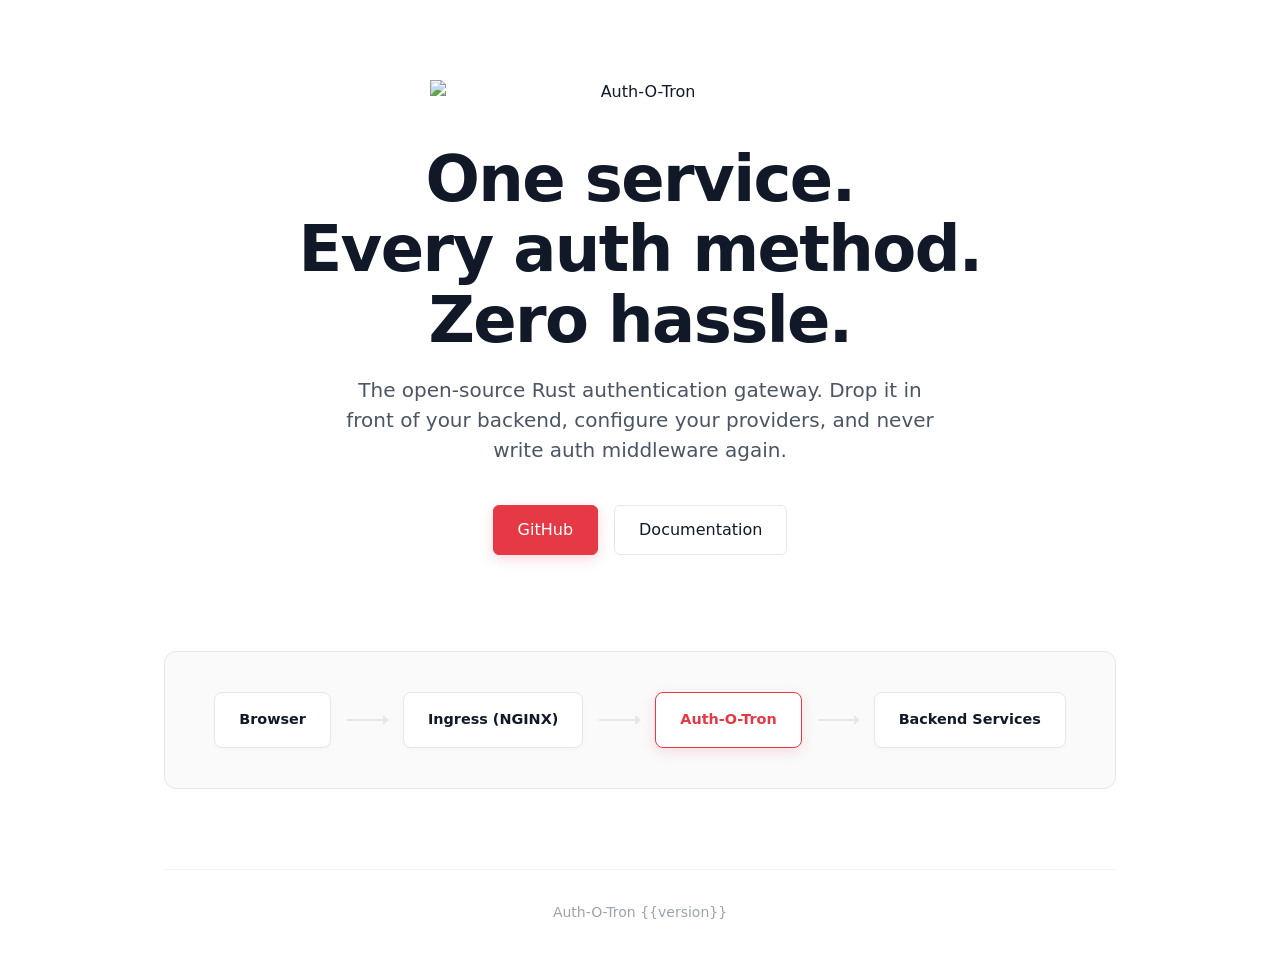
==== src/static/index.html @ e462a8be "feat(homepage): serve landing page at GET / with architecture diagram Add a self-contained HTML land" ====
<!DOCTYPE html>
<html lang="en">
<head>
  <meta charset="UTF-8">
  <meta name="viewport" content="width=device-width, initial-scale=1.0">
  <title>Auth-O-Tron</title>
  <style>
    :root {
      --bg: #ffffff;
      --accent: #e63946;
      --accent-hover: #d62839;

      --text-main: #111827;
      --text-muted: #4b5563;
      --text-light: #9ca3af;
      --border: #e5e7eb;
      --border-light: #f3f4f6;
      --font-stack: system-ui, -apple-system, BlinkMacSystemFont, 'Segoe UI', Roboto, Helvetica, Arial, sans-serif;
    }

    * {
      box-sizing: border-box;
      margin: 0;
      padding: 0;
    }

    body {
      background-color: var(--bg);
      color: var(--text-main);
      font-family: var(--font-stack);
      line-height: 1.5;
      -webkit-font-smoothing: antialiased;
      -moz-osx-font-smoothing: grayscale;
      min-height: 100vh;
      display: flex;
      flex-direction: column;
    }

    .container {
      max-width: 1000px;
      margin: 0 auto;
      padding: 0 1.5rem;
      width: 100%;
    }

    /* Animations */
    @keyframes fadeUp {
      from { opacity: 0; transform: translateY(20px); }
      to { opacity: 1; transform: translateY(0); }
    }

    .animate-up {
      opacity: 0;
      animation: fadeUp 0.8s cubic-bezier(0.16, 1, 0.3, 1) forwards;
    }
    .delay-1 { animation-delay: 0.1s; }
    .delay-2 { animation-delay: 0.2s; }

    /* Hero Section */
    .hero {
      text-align: center;
      padding: 5rem 0 3rem;
      display: flex;
      flex-direction: column;
      align-items: center;
    }

    .logo {
      width: 100%;
      max-width: 420px;
      height: auto;
      margin-bottom: 2.5rem;
    }

    .hero-title {
      font-size: clamp(2.5rem, 5vw, 4rem);
      font-weight: 800;
      letter-spacing: -0.025em;
      line-height: 1.1;
      margin-bottom: 1.25rem;
      color: var(--text-main);
    }

    .hero-subtitle {
      font-size: clamp(1.125rem, 2vw, 1.25rem);
      color: var(--text-muted);
      max-width: 600px;
      margin: 0 auto 2.5rem;
    }

    .actions {
      display: flex;
      gap: 1rem;
      justify-content: center;
    }

    .btn {
      display: inline-flex;
      align-items: center;
      justify-content: center;
      padding: 0.75rem 1.5rem;
      font-size: 1rem;
      font-weight: 500;
      border-radius: 6px;
      text-decoration: none;
      transition: all 0.2s ease;
      cursor: pointer;
    }

    .btn-primary {
      background-color: var(--accent);
      color: #fff;
      border: 1px solid var(--accent);
      box-shadow: 0 4px 14px rgba(230, 57, 70, 0.2);
    }

    .btn-primary:hover {
      background-color: var(--accent-hover);
      border-color: var(--accent-hover);
      transform: translateY(-1px);
      box-shadow: 0 6px 20px rgba(230, 57, 70, 0.3);
    }

    .btn-secondary {
      background-color: var(--bg);
      color: var(--text-main);
      border: 1px solid var(--border);
    }

    .btn-secondary:hover {
      border-color: var(--text-muted);
      background-color: var(--border-light);
    }

    /* Architecture Diagram */
    .diagram-section {
      padding: 3rem 0 5rem;
    }

    .diagram {
      display: flex;
      align-items: center;
      justify-content: center;
      gap: 1rem;
      padding: 2.5rem;
      background: #fafafa;
      border: 1px solid var(--border);
      border-radius: 12px;
      position: relative;
    }

    .node {
      background: var(--bg);
      border: 1px solid var(--border);
      padding: 1rem 1.5rem;
      border-radius: 8px;
      font-weight: 600;
      font-size: 0.9rem;
      color: var(--text-main);
      box-shadow: 0 2px 4px rgba(0,0,0,0.02);
      z-index: 2;
      text-align: center;
    }

    .node.highlight {
      border-color: var(--accent);
      color: var(--accent);
      box-shadow: 0 4px 14px rgba(230, 57, 70, 0.15);
    }

    .arrow {
      height: 2px;
      width: 40px;
      background: var(--border);
      position: relative;
      z-index: 1;
    }

    .arrow::after {
      content: '';
      position: absolute;
      right: -2px;
      top: -4px;
      border-top: 5px solid transparent;
      border-bottom: 5px solid transparent;
      border-left: 6px solid var(--border);
    }

    /* Footer */
    footer {
      margin-top: auto;
      padding: 2rem 0;
      text-align: center;
      color: var(--text-light);
      font-size: 0.875rem;
      border-top: 1px solid var(--border-light);
    }

    /* Responsive */
    @media (max-width: 768px) {
      .diagram {
        flex-direction: column;
        padding: 2rem;
        gap: 0.5rem;
      }
      .arrow {
        width: 2px;
        height: 30px;
      }
      .arrow::after {
        right: -4px;
        top: auto;
        bottom: -2px;
        border-left: 5px solid transparent;
        border-right: 5px solid transparent;
        border-top: 6px solid var(--border);
      }
      .hero {
        padding: 3rem 0 2rem;
      }
      .actions {
        flex-direction: column;
        width: 100%;
        max-width: 300px;
      }
      .btn {
        width: 100%;
      }
    }
  </style>
</head>
<body>
  <div class="container">
    <main>
      <section class="hero animate-up">
        <img src="/static/logo.png" alt="Auth-O-Tron" class="logo">
        <h1 class="hero-title">One service.<br>Every auth method.<br>Zero hassle.</h1>
        <p class="hero-subtitle">The open-source Rust authentication gateway. Drop it in front of your backend, configure your providers, and never write auth middleware again.</p>
        <div class="actions">
          <a href="https://github.com/ecmwf/auth-o-tron" class="btn btn-primary">GitHub</a>
          <a href="#" class="btn btn-secondary">Documentation</a>
        </div>
      </section>

      <section class="diagram-section animate-up delay-1">
        <div class="diagram">
          <div class="node">Browser</div>
          <div class="arrow"></div>
          <div class="node">Ingress (NGINX)</div>
          <div class="arrow"></div>
          <div class="node highlight">Auth-O-Tron</div>
          <div class="arrow"></div>
          <div class="node">Backend Services</div>
        </div>
      </section>
    </main>

    <footer class="animate-up delay-2">
      Auth-O-Tron {{version}}
    </footer>
  </div>
</body>
</html>
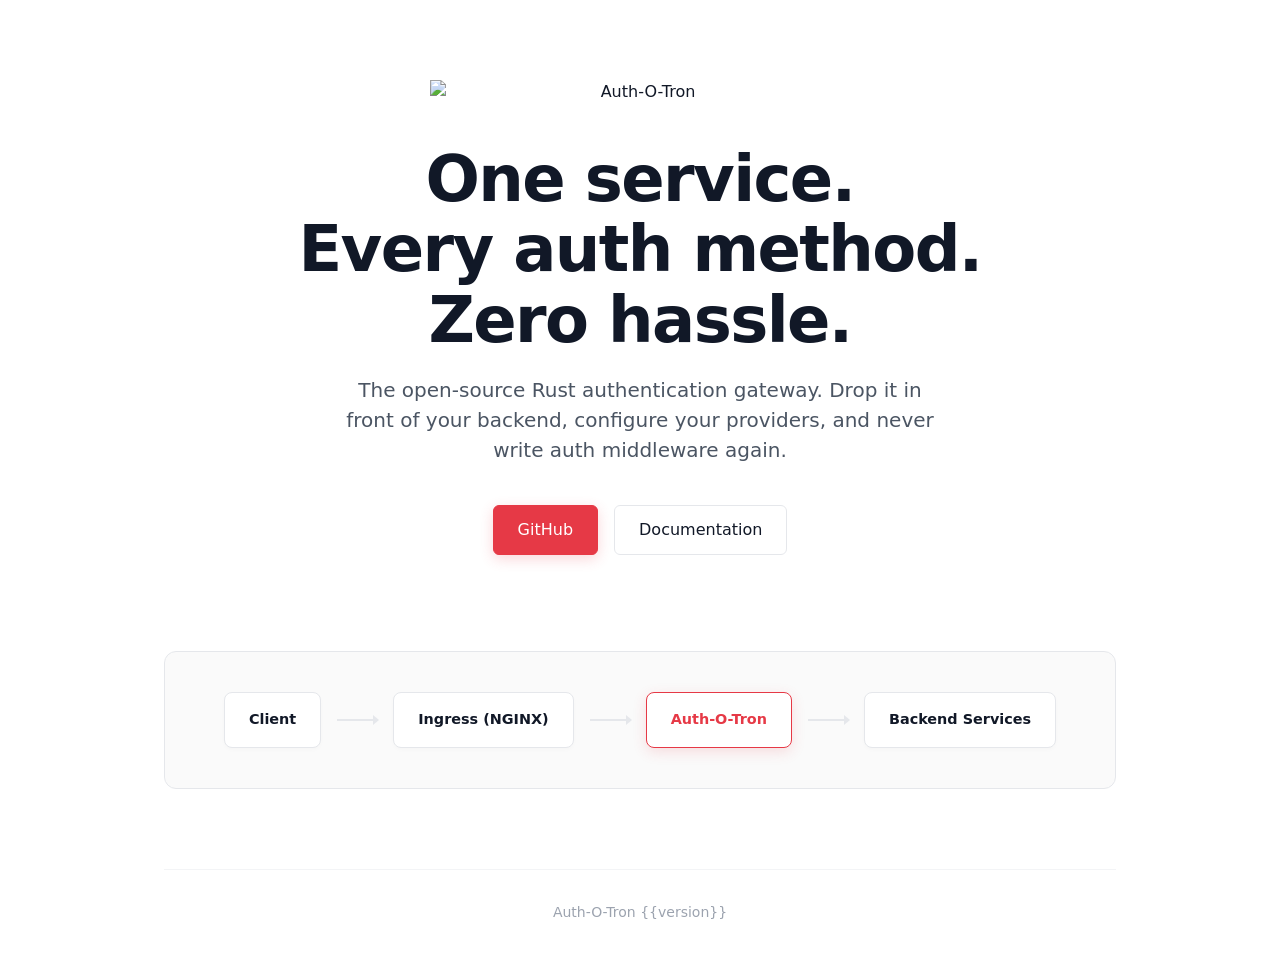
==== commit a0f04f38: "feat(homepage): use logo-light variant, add favicon, rename Browser to Client Switch embedded logo f" ====
--- a/src/static/index.html
+++ b/src/static/index.html
@@ -4,6 +4,7 @@
   <meta charset="UTF-8">
   <meta name="viewport" content="width=device-width, initial-scale=1.0">
   <title>Auth-O-Tron</title>
+  <link rel="icon" type="image/x-icon" href="/favicon.ico">
   <style>
     :root {
       --bg: #ffffff;
@@ -225,6 +226,13 @@
       }
       .btn {
         width: 100%;
+      }
+    }
+
+    @media (prefers-reduced-motion: reduce) {
+      .animate-up {
+        opacity: 1;
+        animation: none;
       }
     }
   </style>
@@ -244,7 +252,7 @@
 
       <section class="diagram-section animate-up delay-1">
         <div class="diagram">
-          <div class="node">Browser</div>
+          <div class="node">Client</div>
           <div class="arrow"></div>
           <div class="node">Ingress (NGINX)</div>
           <div class="arrow"></div>
